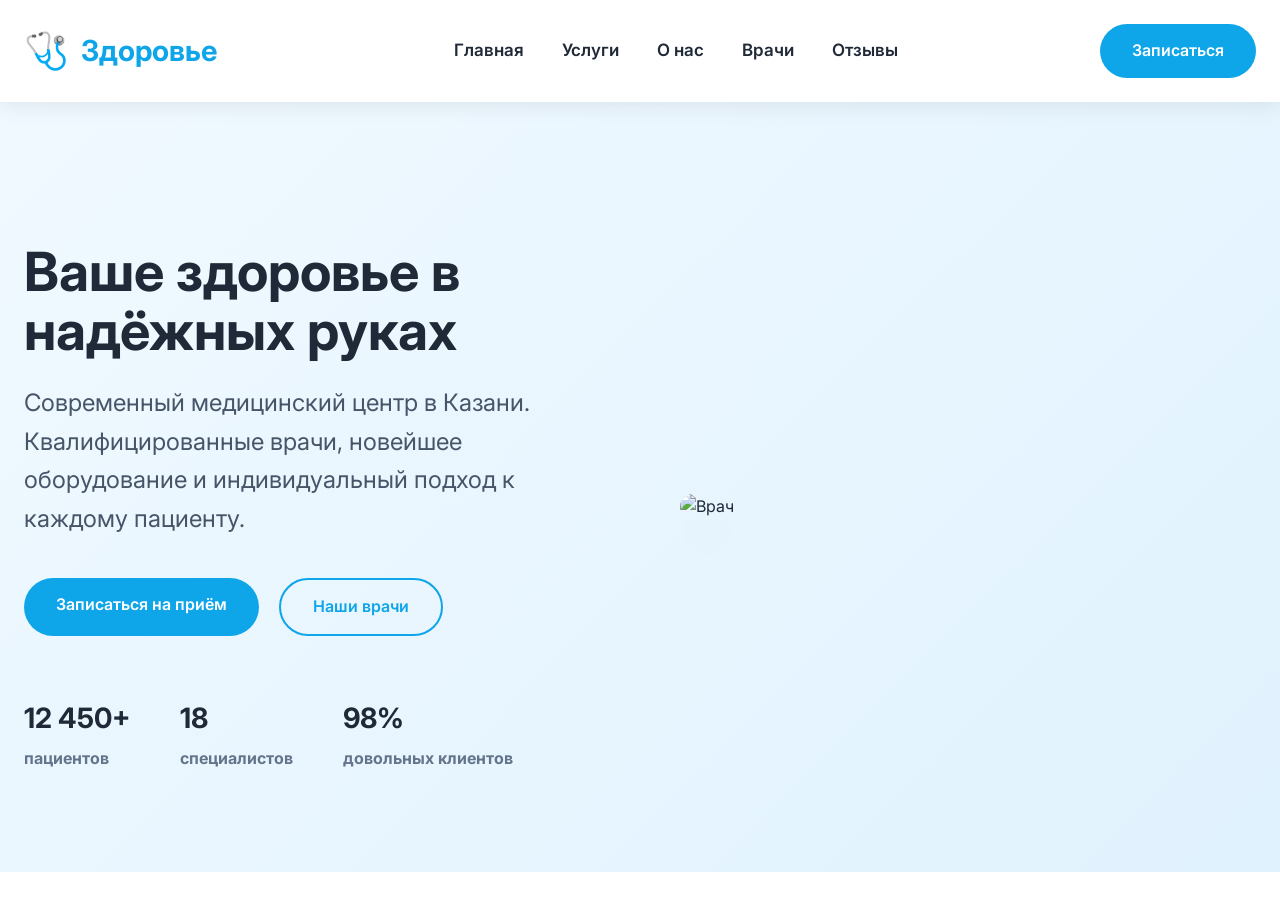
==== index.html @ 56b5f398 "Update index.html" ====
<!DOCTYPE html>
<html lang="ru">
<head>
  <meta charset="UTF-8">
  <meta name="viewport" content="width=device-width, initial-scale=1.0">
  <title>Медицинский центр «Здоровье» — Казань</title>
  
  <!-- Правильные пути (файлы лежат в корне) -->
  <link rel="stylesheet" href="styles.css">
  <link rel="stylesheet" href="https://cdnjs.cloudflare.com/ajax/libs/font-awesome/6.6.0/css/all.min.css">
</head>
<body>
  <nav class="navbar">
    <div class="container">
      <div class="logo"><span class="logo-icon">🩺</span> Здоровье</div>
      <div class="nav-links">
        <a href="index.html">Главная</a>
        <a href="services.html">Услуги</a>
        <a href="about.html">О нас</a>
        <a href="doctors.html">Врачи</a>
        <a href="reviews.html">Отзывы</a>
      </div>
      <a href="services.html#appointment" class="btn-primary">Записаться</a>
    </div>
  </nav>

  <header class="hero">
    <div class="container">
      <div class="grid">
        <div>
          <h1>Ваше здоровье в надёжных руках</h1>
          <p class="hero-subtitle">Современный медицинский центр в Казани.<br>Квалифицированные врачи, новейшее оборудование и индивидуальный подход к каждому пациенту.</p>
          
          <div class="hero-buttons">
            <a href="services.html" class="btn-primary btn-large">Записаться на приём</a>
            <a href="doctors.html" class="btn-secondary">Наши врачи</a>
          </div>

          <div class="stats">
            <div><strong>12 450+</strong><span>пациентов</span></div>
            <div><strong>18</strong><span>специалистов</span></div>
            <div><strong>98%</strong><span>довольных клиентов</span></div>
          </div>
        </div>

        <div class="hero-image">
          <img src="https://picsum.photos/id/1015/900/1100" alt="Врач">
        </div>
      </div>
    </div>
  </header>

  <script src="script.js"></script>
</body>
</html>
---- styles.css ----
@import url('https://fonts.googleapis.com/css2?family=Inter:wght@400;500;600;700&display=swap');

* { margin: 0; padding: 0; box-sizing: border-box; }

body {
  font-family: 'Inter', system-ui, sans-serif;
  line-height: 1.6;
  color: #1f2937;
}

/* ==================== НАВИГАЦИЯ ==================== */
.navbar {
  background: white;
  box-shadow: 0 4px 20px rgba(0,0,0,0.08);
  position: sticky;
  top: 0;
  z-index: 100;
}

.container {
  max-width: 1280px;
  margin: 0 auto;
  padding: 0 24px;
}

.navbar .container {
  display: flex;
  align-items: center;
  justify-content: space-between;
  padding: 22px 24px;
}

.logo {
  display: flex;
  align-items: center;
  gap: 12px;
  font-size: 29px;
  font-weight: 700;
  color: #0ea5e9;
}

.logo-icon { font-size: 36px; }

.nav-links a {
  margin-left: 34px;
  text-decoration: none;
  color: #1f2937;
  font-weight: 600;
  font-size: 17px;
  transition: color 0.3s;
}

.nav-links a:hover { color: #0ea5e9; }

/* Кнопки */
.btn-primary {
  background: #0ea5e9;
  color: white;
  padding: 14px 32px;
  border-radius: 9999px;
  font-weight: 600;
  text-decoration: none;
}

.btn-primary:hover { background: #0284c8; }

.btn-secondary {
  color: #0ea5e9;
  border: 2px solid #0ea5e9;
  padding: 14px 32px;
  border-radius: 9999px;
  font-weight: 600;
  text-decoration: none;
}

/* ==================== HERO ==================== */
.hero {
  background: linear-gradient(135deg, #f0f9ff, #e0f2fe);
  padding: 140px 0 100px;
}

.hero .grid {
  display: grid;
  grid-template-columns: 1fr 1fr;
  gap: 80px;
  align-items: center;
}

.hero h1 {
  font-size: 54px;
  line-height: 1.1;
  font-weight: 700;
  margin-bottom: 24px;
}

.hero-subtitle {
  font-size: 24px;
  color: #475569;
  margin-bottom: 40px;
}

.hero-buttons {
  display: flex;
  gap: 20px;
  flex-wrap: wrap;
}

.stats {
  margin-top: 60px;
  display: flex;
  gap: 50px;
  flex-wrap: wrap;
}

.stats div {
  font-size: 28px;
  font-weight: 700;
}

.stats span {
  display: block;
  font-size: 16px;
  color: #64748b;
  margin-top: 6px;
}

.hero-image img {
  width: 100%;
  border-radius: 24px;
  box-shadow: 0 25px 50px -12px rgb(0 0 0 / 0.25);
}
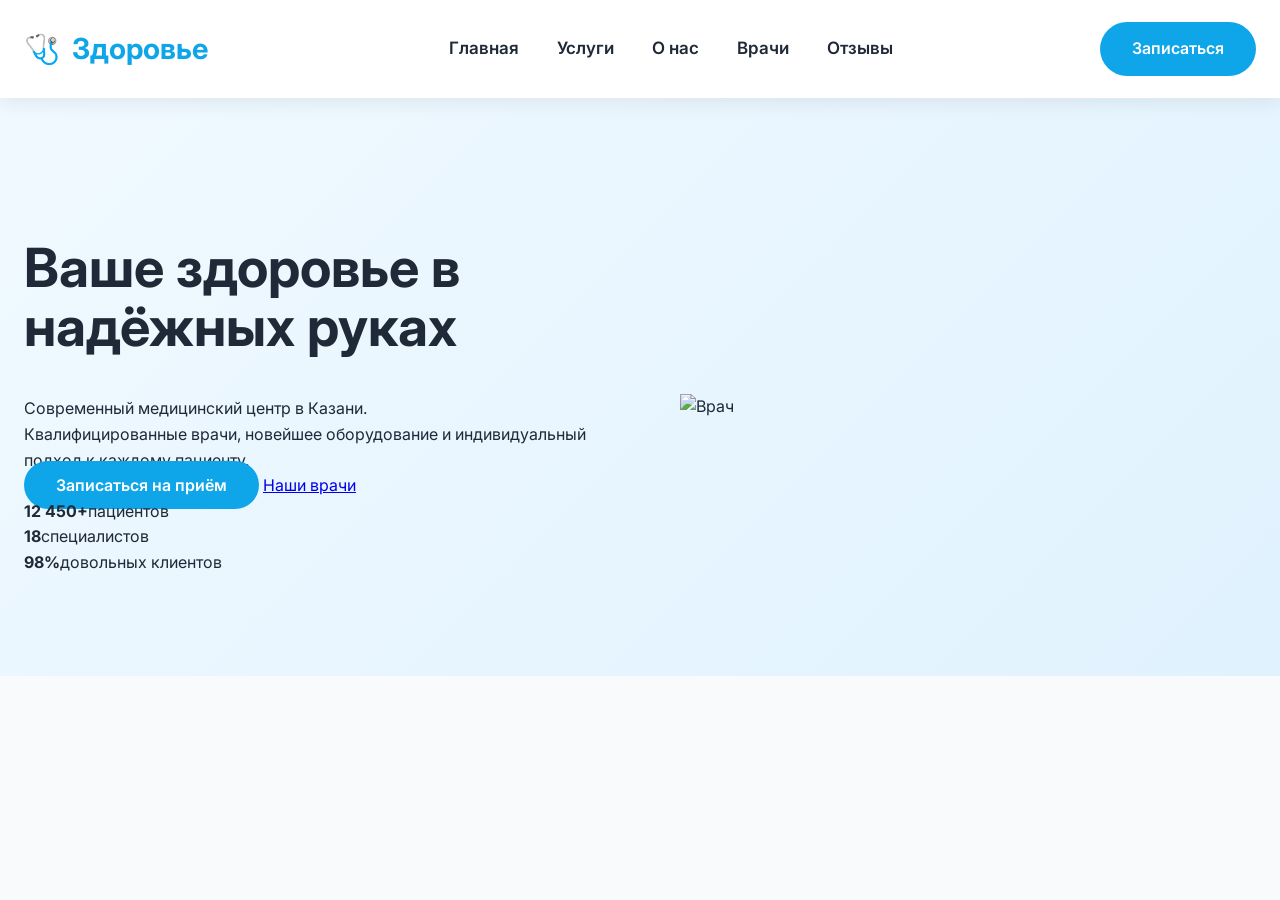
==== commit 015d9950: "Update index.html" ====
--- a/index.html
+++ b/index.html
@@ -4,9 +4,7 @@
   <meta charset="UTF-8">
   <meta name="viewport" content="width=device-width, initial-scale=1.0">
   <title>Медицинский центр «Здоровье» — Казань</title>
-  
-  <!-- Правильные пути (файлы лежат в корне) -->
-  <link rel="stylesheet" href="styles.css">
+  <link rel="stylesheet" href="styles.css?v=5">
   <link rel="stylesheet" href="https://cdnjs.cloudflare.com/ajax/libs/font-awesome/6.6.0/css/all.min.css">
 </head>
 <body>
--- a/styles.css
+++ b/styles.css
@@ -6,9 +6,10 @@
   font-family: 'Inter', system-ui, sans-serif;
   line-height: 1.6;
   color: #1f2937;
+  background: #f8fafc;
 }
 
-/* ==================== НАВИГАЦИЯ ==================== */
+/* Навбар */
 .navbar {
   background: white;
   box-shadow: 0 4px 20px rgba(0,0,0,0.08);
@@ -39,20 +40,16 @@
   color: #0ea5e9;
 }
 
-.logo-icon { font-size: 36px; }
-
 .nav-links a {
   margin-left: 34px;
   text-decoration: none;
   color: #1f2937;
   font-weight: 600;
   font-size: 17px;
-  transition: color 0.3s;
 }
 
 .nav-links a:hover { color: #0ea5e9; }
 
-/* Кнопки */
 .btn-primary {
   background: #0ea5e9;
   color: white;
@@ -62,18 +59,7 @@
   text-decoration: none;
 }
 
-.btn-primary:hover { background: #0284c8; }
-
-.btn-secondary {
-  color: #0ea5e9;
-  border: 2px solid #0ea5e9;
-  padding: 14px 32px;
-  border-radius: 9999px;
-  font-weight: 600;
-  text-decoration: none;
-}
-
-/* ==================== HERO ==================== */
+/* Hero */
 .hero {
   background: linear-gradient(135deg, #f0f9ff, #e0f2fe);
   padding: 140px 0 100px;
@@ -90,42 +76,62 @@
   font-size: 54px;
   line-height: 1.1;
   font-weight: 700;
-  margin-bottom: 24px;
 }
 
-.hero-subtitle {
-  font-size: 24px;
-  color: #475569;
+/* Общие секции */
+.section { padding: 100px 0; }
+
+h1 {
+  font-size: 42px;
+  font-weight: 700;
   margin-bottom: 40px;
 }
 
-.hero-buttons {
-  display: flex;
-  gap: 20px;
-  flex-wrap: wrap;
+/* Карточки — ИСПРАВЛЕННЫЕ И КРАСИВЫЕ */
+.card {
+  background: white;
+  border-radius: 24px;
+  padding: 32px;
+  box-shadow: 0 10px 30px rgba(0,0,0,0.1);
+  transition: all 0.3s;
 }
 
-.stats {
-  margin-top: 60px;
-  display: flex;
-  gap: 50px;
-  flex-wrap: wrap;
+.card:hover {
+  transform: translateY(-8px);
+  box-shadow: 0 20px 40px rgba(0,0,0,0.15);
 }
 
-.stats div {
-  font-size: 28px;
-  font-weight: 700;
+.services-grid {
+  display: grid;
+  grid-template-columns: repeat(auto-fit, minmax(340px, 1fr));
+  gap: 24px;
+  margin-top: 40px;
 }
 
-.stats span {
-  display: block;
-  font-size: 16px;
-  color: #64748b;
-  margin-top: 6px;
+.service-card .price {
+  font-size: 32px;
+  font-weight: 700;
+  color: #0ea5e9;
+  margin: 12px 0 8px;
 }
 
-.hero-image img {
-  width: 100%;
-  border-radius: 24px;
-  box-shadow: 0 25px 50px -12px rgb(0 0 0 / 0.25);
+/* Врачи и отзывы */
+.doctors-grid, .reviews-grid {
+  display: grid;
+  grid-template-columns: repeat(auto-fit, minmax(320px, 1fr));
+  gap: 30px;
+  margin-top: 40px;
 }
+
+.doctor-photo-frame {
+  width: 160px;
+  height: 160px;
+  background: #f1f5f9;
+  border-radius: 50%;
+  margin: 0 auto 24px;
+  display: flex;
+  align-items: center;
+  justify-content: center;
+  font-size: 70px;
+  border: 8px solid #e0f2fe;
+}
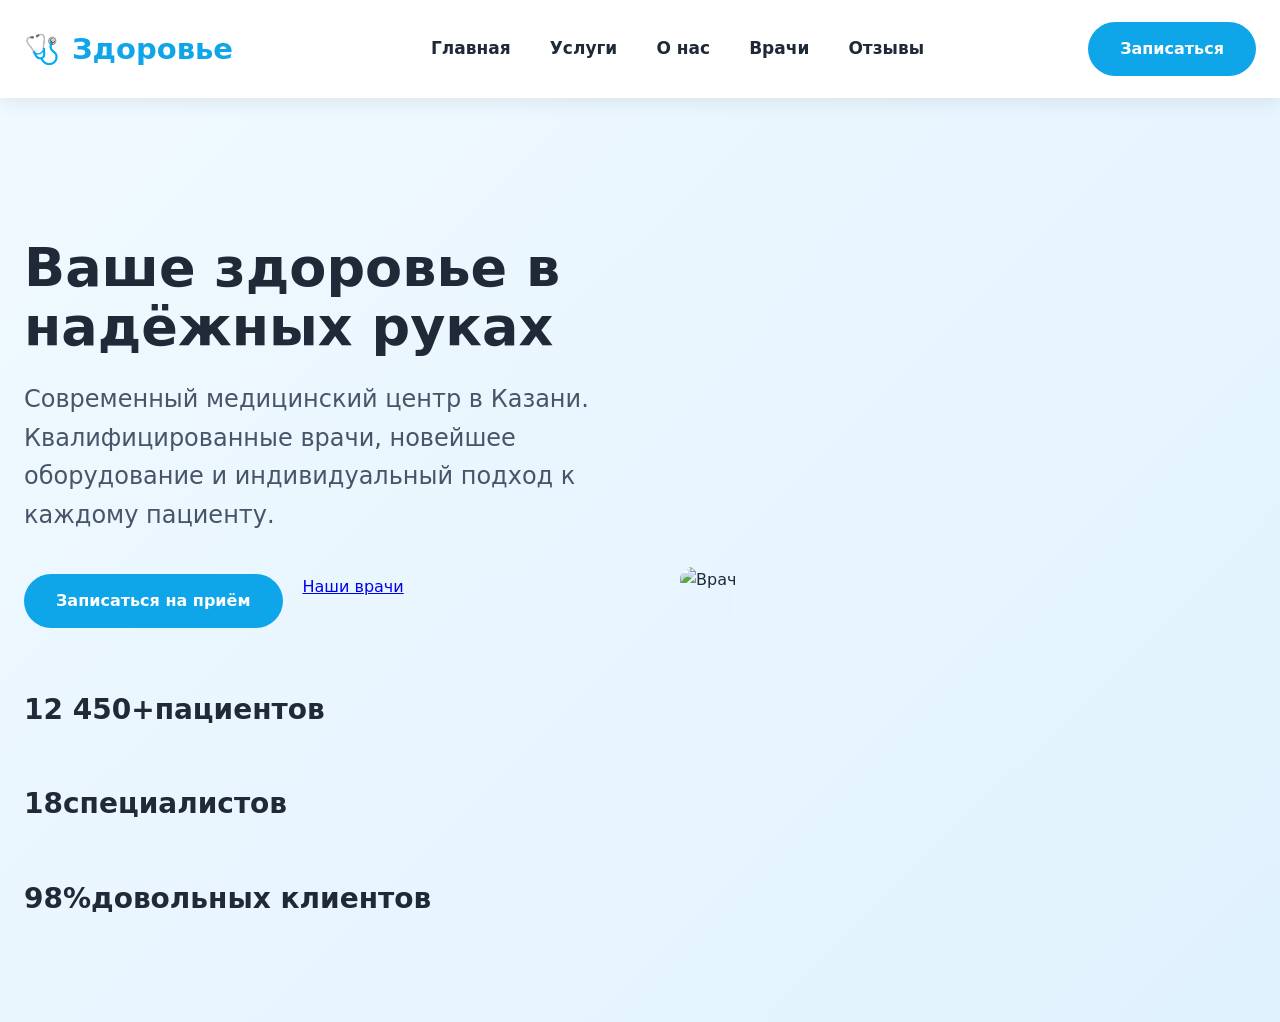
==== commit df8dc7a8: "Update index.html" ====
--- a/index.html
+++ b/index.html
@@ -4,8 +4,96 @@
   <meta charset="UTF-8">
   <meta name="viewport" content="width=device-width, initial-scale=1.0">
   <title>Медицинский центр «Здоровье» — Казань</title>
-  <link rel="stylesheet" href="styles.css?v=5">
   <link rel="stylesheet" href="https://cdnjs.cloudflare.com/ajax/libs/font-awesome/6.6.0/css/all.min.css">
+  <style>
+    * { margin: 0; padding: 0; box-sizing: border-box; }
+    body { font-family: 'Inter', system-ui, sans-serif; line-height: 1.6; color: #1f2937; background: #f8fafc; }
+
+    .navbar {
+      background: white;
+      box-shadow: 0 4px 20px rgba(0,0,0,0.08);
+      position: sticky;
+      top: 0;
+      z-index: 100;
+    }
+    .container {
+      max-width: 1280px;
+      margin: 0 auto;
+      padding: 0 24px;
+    }
+    .navbar .container {
+      display: flex;
+      align-items: center;
+      justify-content: space-between;
+      padding: 22px 24px;
+    }
+    .logo {
+      display: flex;
+      align-items: center;
+      gap: 12px;
+      font-size: 29px;
+      font-weight: 700;
+      color: #0ea5e9;
+    }
+    .nav-links a {
+      margin-left: 34px;
+      text-decoration: none;
+      color: #1f2937;
+      font-weight: 600;
+      font-size: 17px;
+    }
+    .nav-links a:hover { color: #0ea5e9; }
+    .btn-primary {
+      background: #0ea5e9;
+      color: white;
+      padding: 14px 32px;
+      border-radius: 9999px;
+      font-weight: 600;
+      text-decoration: none;
+    }
+
+    .hero {
+      background: linear-gradient(135deg, #f0f9ff, #e0f2fe);
+      padding: 140px 0 100px;
+    }
+    .hero .grid {
+      display: grid;
+      grid-template-columns: 1fr 1fr;
+      gap: 80px;
+      align-items: center;
+    }
+    .hero h1 {
+      font-size: 54px;
+      line-height: 1.1;
+      font-weight: 700;
+      margin-bottom: 24px;
+    }
+    .hero-subtitle {
+      font-size: 24px;
+      color: #475569;
+      margin-bottom: 40px;
+    }
+    .hero-buttons {
+      display: flex;
+      gap: 20px;
+      flex-wrap: wrap;
+    }
+    .stats {
+      margin-top: 60px;
+      display: flex;
+      gap: 50px;
+      flex-wrap: wrap;
+    }
+    .stats div {
+      font-size: 28px;
+      font-weight: 700;
+    }
+    .hero-image img {
+      width: 100%;
+      border-radius: 24px;
+      box-shadow: 0 25px 50px -12px rgb(0 0 0 / 0.25);
+    }
+  </style>
 </head>
 <body>
   <nav class="navbar">
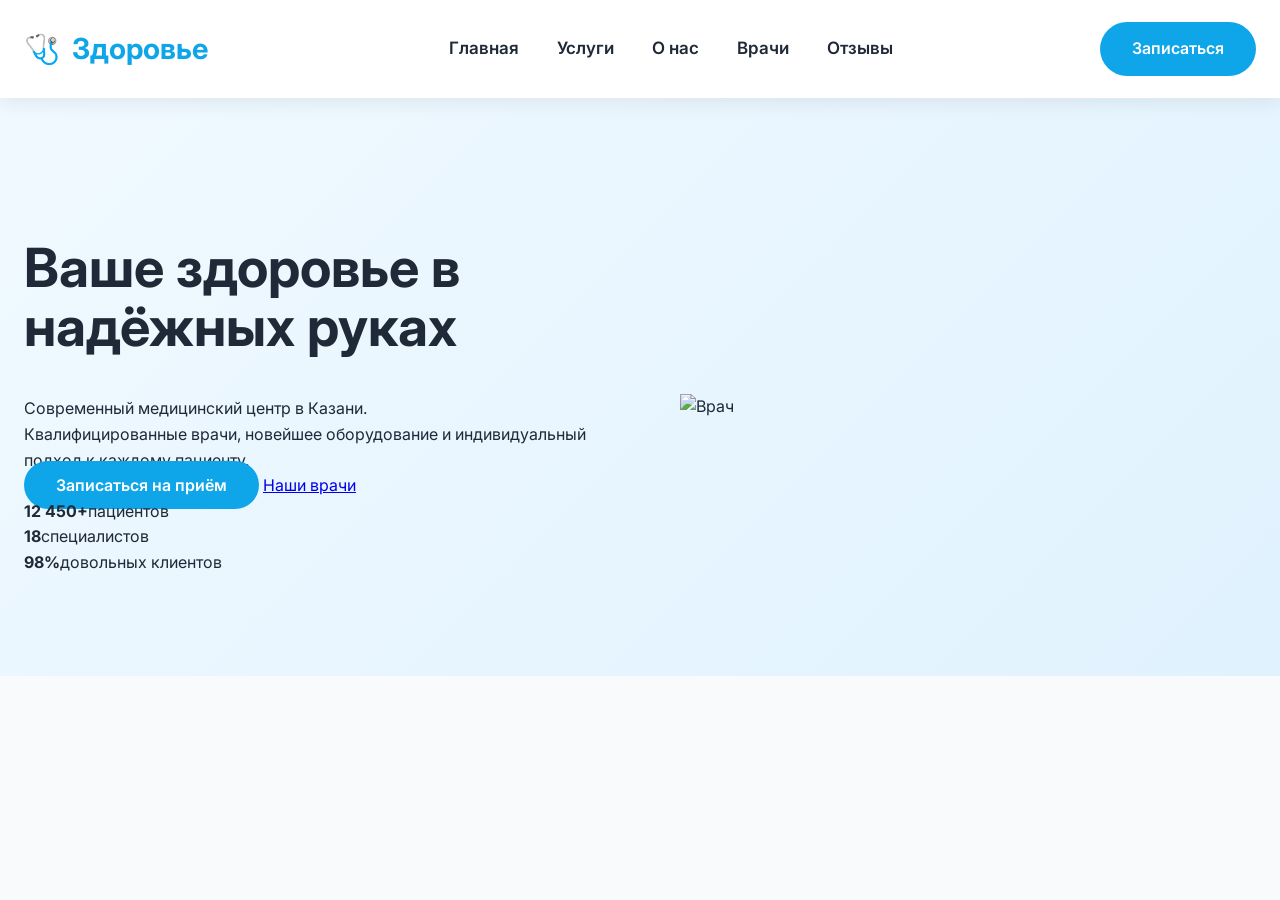
==== commit 798d2be0: "Update index.html" ====
--- a/index.html
+++ b/index.html
@@ -4,96 +4,8 @@
   <meta charset="UTF-8">
   <meta name="viewport" content="width=device-width, initial-scale=1.0">
   <title>Медицинский центр «Здоровье» — Казань</title>
+  <link rel="stylesheet" href="styles.css">
   <link rel="stylesheet" href="https://cdnjs.cloudflare.com/ajax/libs/font-awesome/6.6.0/css/all.min.css">
-  <style>
-    * { margin: 0; padding: 0; box-sizing: border-box; }
-    body { font-family: 'Inter', system-ui, sans-serif; line-height: 1.6; color: #1f2937; background: #f8fafc; }
-
-    .navbar {
-      background: white;
-      box-shadow: 0 4px 20px rgba(0,0,0,0.08);
-      position: sticky;
-      top: 0;
-      z-index: 100;
-    }
-    .container {
-      max-width: 1280px;
-      margin: 0 auto;
-      padding: 0 24px;
-    }
-    .navbar .container {
-      display: flex;
-      align-items: center;
-      justify-content: space-between;
-      padding: 22px 24px;
-    }
-    .logo {
-      display: flex;
-      align-items: center;
-      gap: 12px;
-      font-size: 29px;
-      font-weight: 700;
-      color: #0ea5e9;
-    }
-    .nav-links a {
-      margin-left: 34px;
-      text-decoration: none;
-      color: #1f2937;
-      font-weight: 600;
-      font-size: 17px;
-    }
-    .nav-links a:hover { color: #0ea5e9; }
-    .btn-primary {
-      background: #0ea5e9;
-      color: white;
-      padding: 14px 32px;
-      border-radius: 9999px;
-      font-weight: 600;
-      text-decoration: none;
-    }
-
-    .hero {
-      background: linear-gradient(135deg, #f0f9ff, #e0f2fe);
-      padding: 140px 0 100px;
-    }
-    .hero .grid {
-      display: grid;
-      grid-template-columns: 1fr 1fr;
-      gap: 80px;
-      align-items: center;
-    }
-    .hero h1 {
-      font-size: 54px;
-      line-height: 1.1;
-      font-weight: 700;
-      margin-bottom: 24px;
-    }
-    .hero-subtitle {
-      font-size: 24px;
-      color: #475569;
-      margin-bottom: 40px;
-    }
-    .hero-buttons {
-      display: flex;
-      gap: 20px;
-      flex-wrap: wrap;
-    }
-    .stats {
-      margin-top: 60px;
-      display: flex;
-      gap: 50px;
-      flex-wrap: wrap;
-    }
-    .stats div {
-      font-size: 28px;
-      font-weight: 700;
-    }
-    .hero-image img {
-      width: 100%;
-      border-radius: 24px;
-      box-shadow: 0 25px 50px -12px rgb(0 0 0 / 0.25);
-    }
-  </style>
 </head>
 <body>
   <nav class="navbar">
@@ -113,7 +25,7 @@
   <header class="hero">
     <div class="container">
       <div class="grid">
-        <div>
+        <div class="hero-content">
           <h1>Ваше здоровье в надёжных руках</h1>
           <p class="hero-subtitle">Современный медицинский центр в Казани.<br>Квалифицированные врачи, новейшее оборудование и индивидуальный подход к каждому пациенту.</p>
           
--- a/styles.css
+++ b/styles.css
@@ -0,0 +1,137 @@
+@import url('https://fonts.googleapis.com/css2?family=Inter:wght@400;500;600;700&display=swap');
+
+* { margin: 0; padding: 0; box-sizing: border-box; }
+
+body {
+  font-family: 'Inter', system-ui, sans-serif;
+  line-height: 1.6;
+  color: #1f2937;
+  background: #f8fafc;
+}
+
+/* Навбар */
+.navbar {
+  background: white;
+  box-shadow: 0 4px 20px rgba(0,0,0,0.08);
+  position: sticky;
+  top: 0;
+  z-index: 100;
+}
+
+.container {
+  max-width: 1280px;
+  margin: 0 auto;
+  padding: 0 24px;
+}
+
+.navbar .container {
+  display: flex;
+  align-items: center;
+  justify-content: space-between;
+  padding: 22px 24px;
+}
+
+.logo {
+  display: flex;
+  align-items: center;
+  gap: 12px;
+  font-size: 29px;
+  font-weight: 700;
+  color: #0ea5e9;
+}
+
+.nav-links a {
+  margin-left: 34px;
+  text-decoration: none;
+  color: #1f2937;
+  font-weight: 600;
+  font-size: 17px;
+}
+
+.nav-links a:hover { color: #0ea5e9; }
+
+.btn-primary {
+  background: #0ea5e9;
+  color: white;
+  padding: 14px 32px;
+  border-radius: 9999px;
+  font-weight: 600;
+  text-decoration: none;
+}
+
+/* Hero */
+.hero {
+  background: linear-gradient(135deg, #f0f9ff, #e0f2fe);
+  padding: 140px 0 100px;
+}
+
+.hero .grid {
+  display: grid;
+  grid-template-columns: 1fr 1fr;
+  gap: 80px;
+  align-items: center;
+}
+
+.hero h1 {
+  font-size: 54px;
+  line-height: 1.1;
+  font-weight: 700;
+}
+
+/* Общие секции */
+.section { padding: 100px 0; }
+
+h1 {
+  font-size: 42px;
+  font-weight: 700;
+  margin-bottom: 40px;
+}
+
+/* Карточки — ИСПРАВЛЕННЫЕ И КРАСИВЫЕ */
+.card {
+  background: white;
+  border-radius: 24px;
+  padding: 32px;
+  box-shadow: 0 10px 30px rgba(0,0,0,0.1);
+  transition: all 0.3s;
+}
+
+.card:hover {
+  transform: translateY(-8px);
+  box-shadow: 0 20px 40px rgba(0,0,0,0.15);
+}
+
+.services-grid {
+  display: grid;
+  grid-template-columns: repeat(auto-fit, minmax(340px, 1fr));
+  gap: 24px;
+  margin-top: 40px;
+}
+
+.service-card .price {
+  font-size: 32px;
+  font-weight: 700;
+  color: #0ea5e9;
+  margin: 12px 0 8px;
+}
+
+/* Врачи и отзывы */
+.doctors-grid, .reviews-grid {
+  display: grid;
+  grid-template-columns: repeat(auto-fit, minmax(320px, 1fr));
+  gap: 30px;
+  margin-top: 40px;
+}
+
+.doctor-photo-frame {
+  width: 160px;
+  height: 160px;
+  background: #f1f5f9;
+  border-radius: 50%;
+  margin: 0 auto 24px;
+  display: flex;
+  align-items: center;
+  justify-content: center;
+  font-size: 70px;
+  border: 8px solid #e0f2fe;
+}
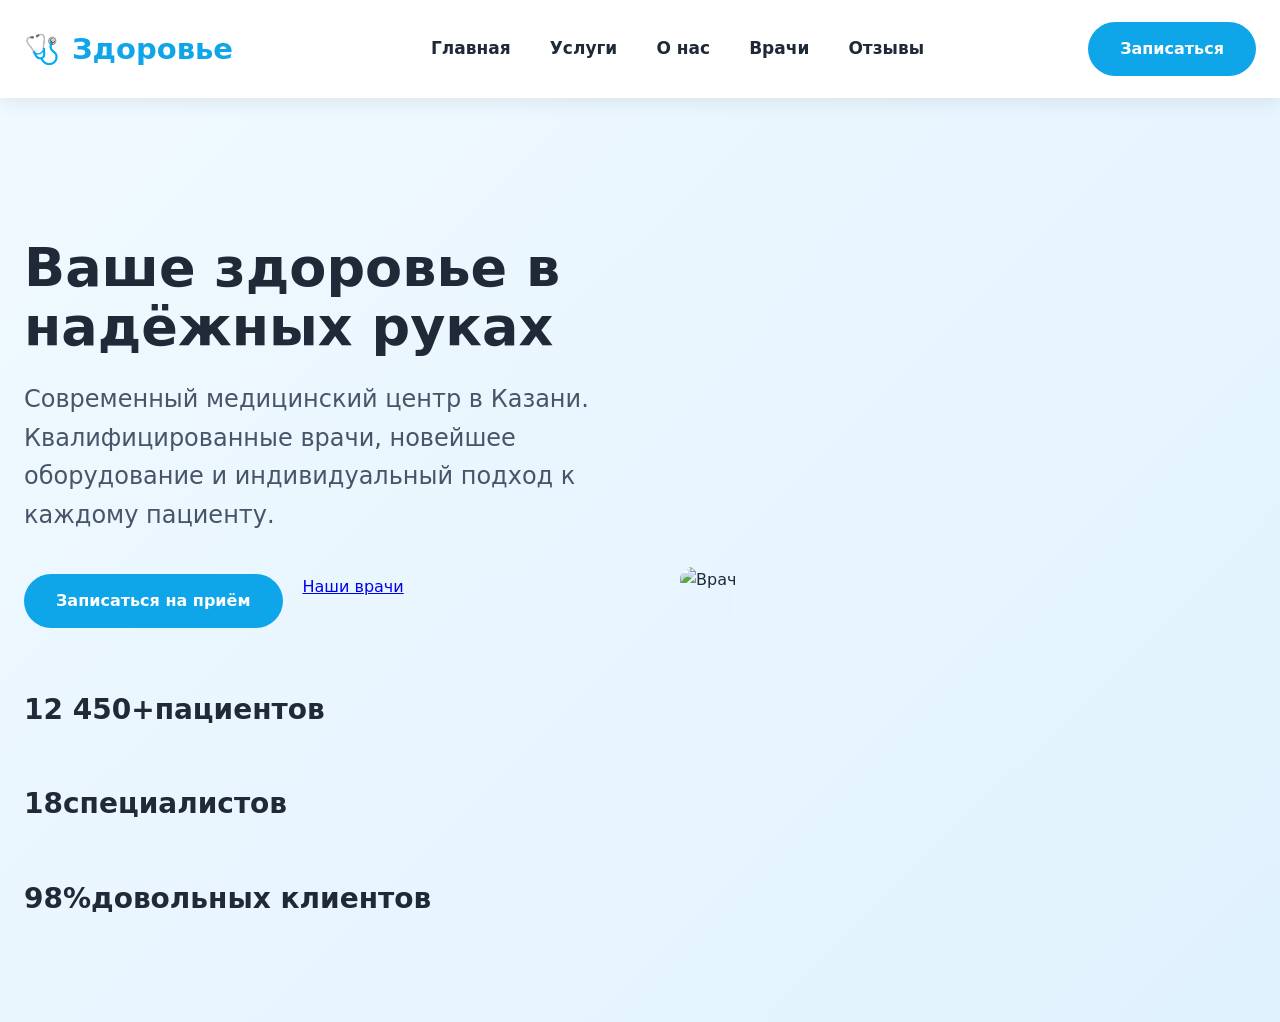
==== commit c89fb10b: "Update index.html" ====
--- a/index.html
+++ b/index.html
@@ -4,8 +4,96 @@
   <meta charset="UTF-8">
   <meta name="viewport" content="width=device-width, initial-scale=1.0">
   <title>Медицинский центр «Здоровье» — Казань</title>
-  <link rel="stylesheet" href="styles.css">
   <link rel="stylesheet" href="https://cdnjs.cloudflare.com/ajax/libs/font-awesome/6.6.0/css/all.min.css">
+  <style>
+    * { margin: 0; padding: 0; box-sizing: border-box; }
+    body { font-family: 'Inter', system-ui, sans-serif; line-height: 1.6; color: #1f2937; background: #f8fafc; }
+
+    .navbar {
+      background: white;
+      box-shadow: 0 4px 20px rgba(0,0,0,0.08);
+      position: sticky;
+      top: 0;
+      z-index: 100;
+    }
+    .container {
+      max-width: 1280px;
+      margin: 0 auto;
+      padding: 0 24px;
+    }
+    .navbar .container {
+      display: flex;
+      align-items: center;
+      justify-content: space-between;
+      padding: 22px 24px;
+    }
+    .logo {
+      display: flex;
+      align-items: center;
+      gap: 12px;
+      font-size: 29px;
+      font-weight: 700;
+      color: #0ea5e9;
+    }
+    .nav-links a {
+      margin-left: 34px;
+      text-decoration: none;
+      color: #1f2937;
+      font-weight: 600;
+      font-size: 17px;
+    }
+    .nav-links a:hover { color: #0ea5e9; }
+    .btn-primary {
+      background: #0ea5e9;
+      color: white;
+      padding: 14px 32px;
+      border-radius: 9999px;
+      font-weight: 600;
+      text-decoration: none;
+    }
+
+    .hero {
+      background: linear-gradient(135deg, #f0f9ff, #e0f2fe);
+      padding: 140px 0 100px;
+    }
+    .hero .grid {
+      display: grid;
+      grid-template-columns: 1fr 1fr;
+      gap: 80px;
+      align-items: center;
+    }
+    .hero h1 {
+      font-size: 54px;
+      line-height: 1.1;
+      font-weight: 700;
+      margin-bottom: 24px;
+    }
+    .hero-subtitle {
+      font-size: 24px;
+      color: #475569;
+      margin-bottom: 40px;
+    }
+    .hero-buttons {
+      display: flex;
+      gap: 20px;
+      flex-wrap: wrap;
+    }
+    .stats {
+      margin-top: 60px;
+      display: flex;
+      gap: 50px;
+      flex-wrap: wrap;
+    }
+    .stats div {
+      font-size: 28px;
+      font-weight: 700;
+    }
+    .hero-image img {
+      width: 100%;
+      border-radius: 24px;
+      box-shadow: 0 25px 50px -12px rgb(0 0 0 / 0.25);
+    }
+  </style>
 </head>
 <body>
   <nav class="navbar">
@@ -25,7 +113,7 @@
   <header class="hero">
     <div class="container">
       <div class="grid">
-        <div class="hero-content">
+        <div>
           <h1>Ваше здоровье в надёжных руках</h1>
           <p class="hero-subtitle">Современный медицинский центр в Казани.<br>Квалифицированные врачи, новейшее оборудование и индивидуальный подход к каждому пациенту.</p>
           
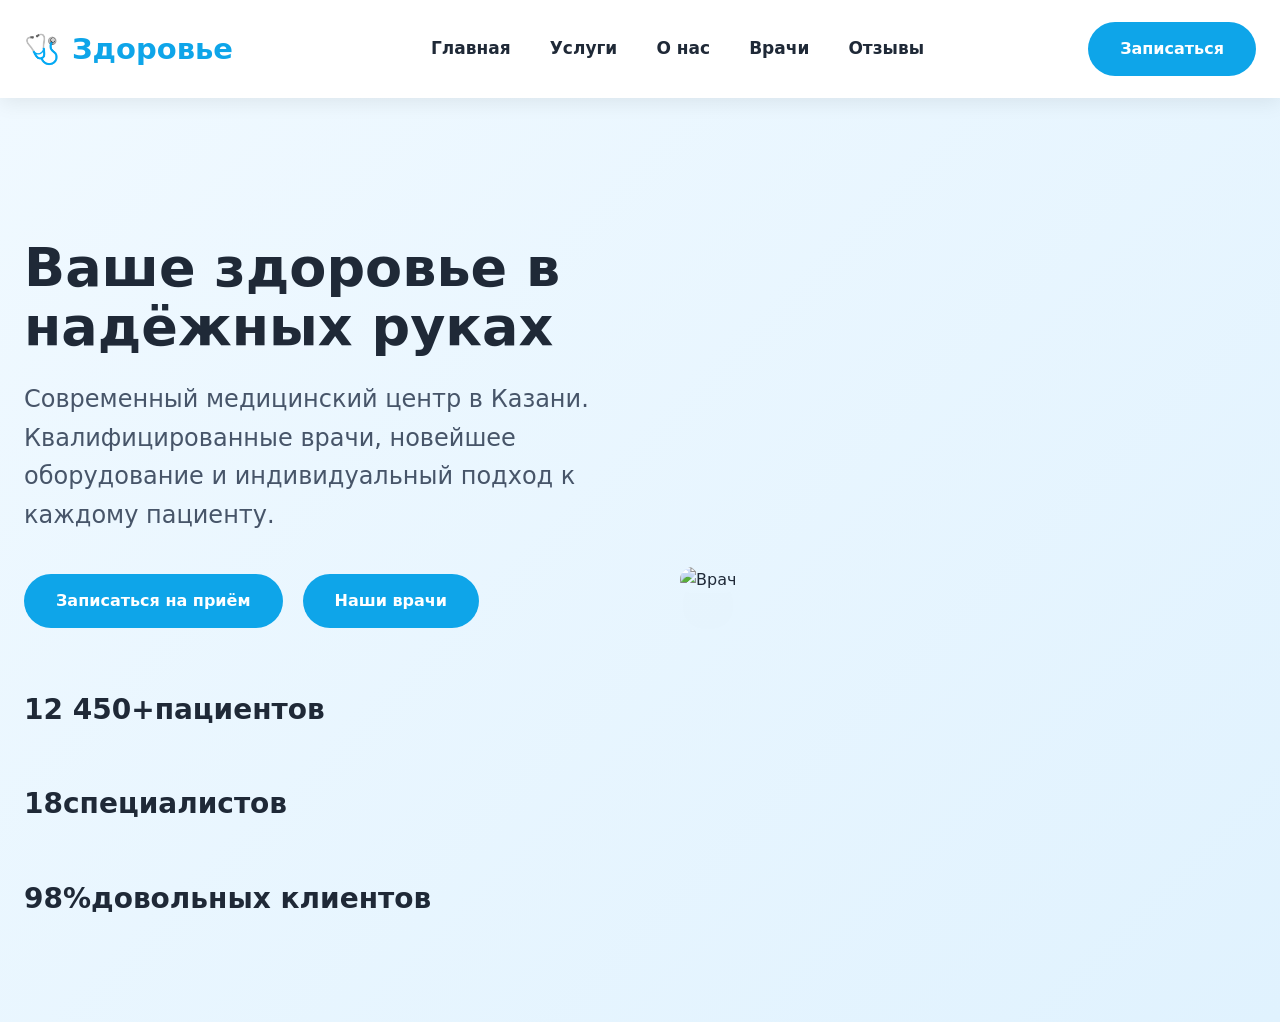
==== commit 4487d146: "Update index.html" ====
--- a/index.html
+++ b/index.html
@@ -119,7 +119,7 @@
           
           <div class="hero-buttons">
             <a href="services.html" class="btn-primary btn-large">Записаться на приём</a>
-            <a href="doctors.html" class="btn-secondary">Наши врачи</a>
+            <a href="doctors.html" class="btn-primary btn-large">Наши врачи</a>
           </div>
 
           <div class="stats">
